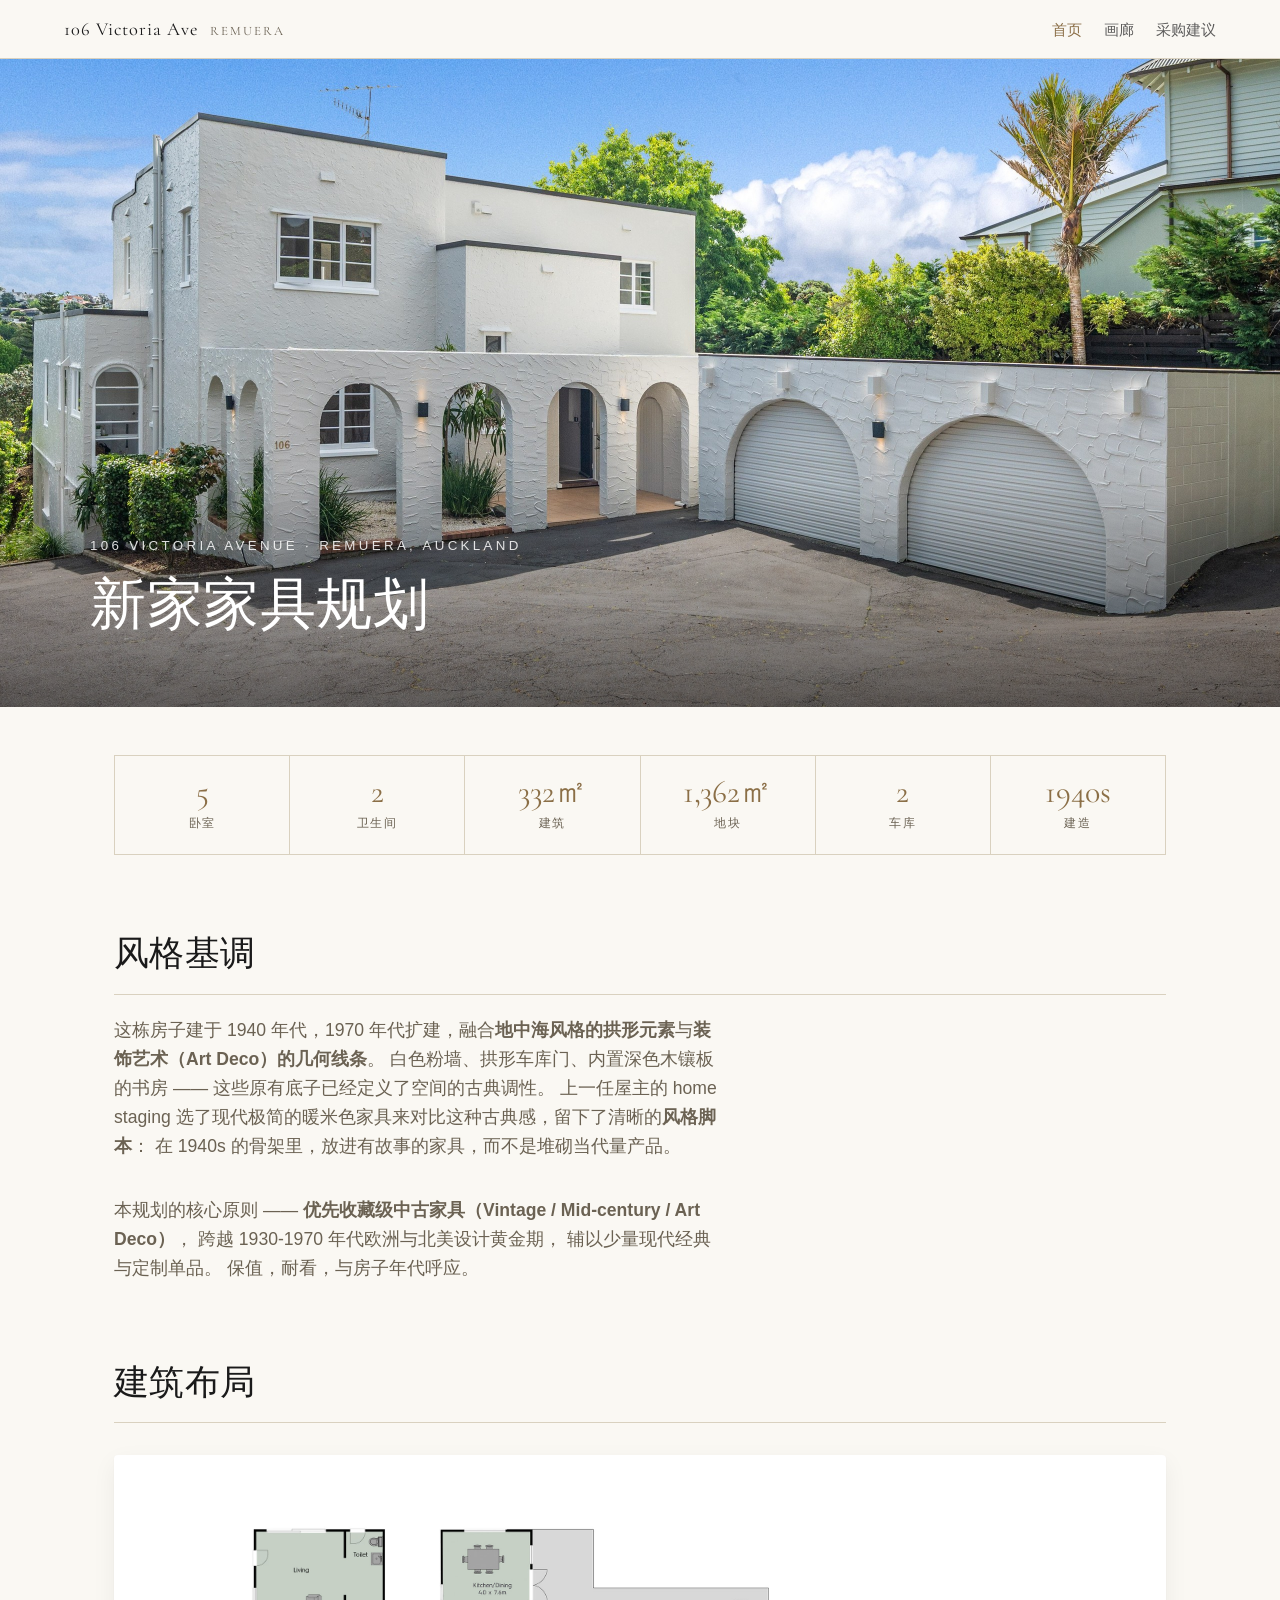
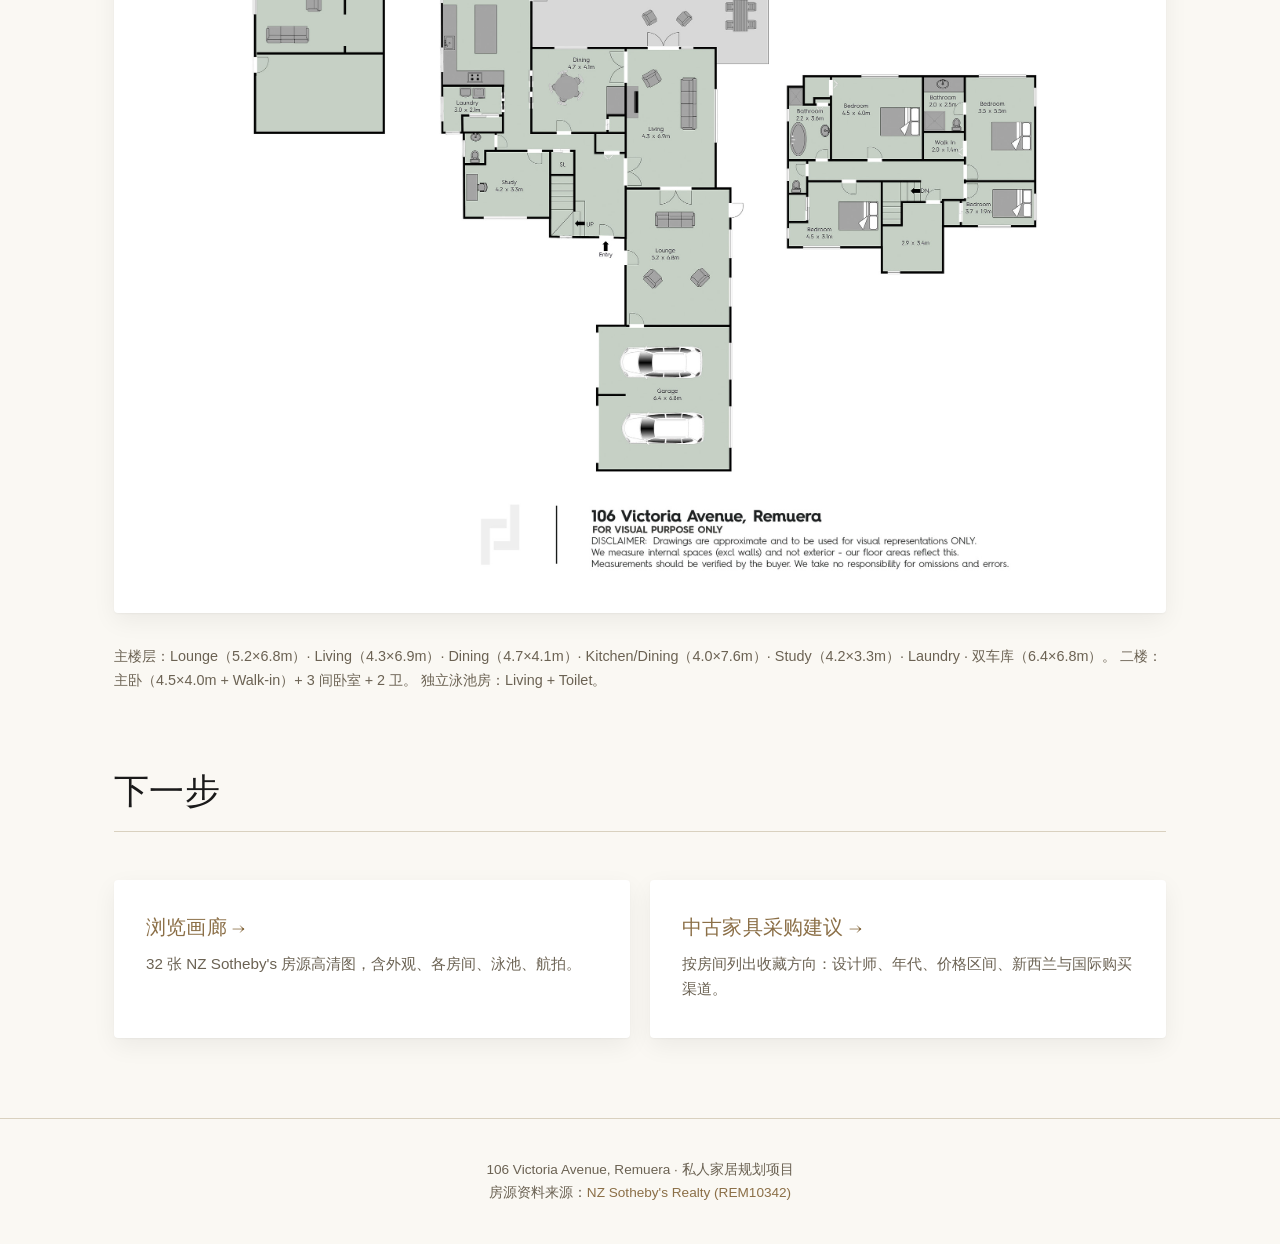
==== index.html @ 9dc2fc3b "新增 GitHub Pages 站点 - index.html: 房产概览 + 风格基调 + 布局图 - gallery.html: 32 张高清画廊 + lightbox 放大 - buying-g" ====
<!doctype html>
<html lang="zh-CN">
<head>
<meta charset="utf-8">
<meta name="viewport" content="width=device-width,initial-scale=1">
<title>106 Victoria Avenue · 新家家具规划</title>
<link rel="preconnect" href="https://fonts.googleapis.com">
<link rel="preconnect" href="https://fonts.gstatic.com" crossorigin>
<link href="https://fonts.googleapis.com/css2?family=Cormorant+Garamond:wght@400;500;600&display=swap" rel="stylesheet">
<link rel="stylesheet" href="assets/css/style.css">
</head>
<body>

<nav class="nav">
  <div class="nav-inner">
    <div class="brand">106 Victoria Ave <small>Remuera</small></div>
    <div class="nav-links">
      <a href="index.html" class="active">首页</a>
      <a href="gallery.html">画廊</a>
      <a href="buying-guide.html">采购建议</a>
    </div>
  </div>
</nav>

<section class="hero">
  <img src="房产资料/现场照片/房源_32_1733934.jpg" alt="外观日景">
  <div class="hero-text">
    <div class="wrap">
      <small>106 Victoria Avenue · Remuera, Auckland</small>
      <h1>新家家具规划</h1>
    </div>
  </div>
</section>

<main class="wrap">

  <div class="facts">
    <div class="fact"><div class="n">5</div><div class="l">卧室</div></div>
    <div class="fact"><div class="n">2</div><div class="l">卫生间</div></div>
    <div class="fact"><div class="n">332㎡</div><div class="l">建筑</div></div>
    <div class="fact"><div class="n">1,362㎡</div><div class="l">地块</div></div>
    <div class="fact"><div class="n">2</div><div class="l">车库</div></div>
    <div class="fact"><div class="n">1940s</div><div class="l">建造</div></div>
  </div>

  <h2>风格基调</h2>
  <p class="lead">
    这栋房子建于 1940 年代，1970 年代扩建，融合<strong>地中海风格的拱形元素</strong>与<strong>装饰艺术（Art Deco）的几何线条</strong>。
    白色粉墙、拱形车库门、内置深色木镶板的书房 —— 这些原有底子已经定义了空间的古典调性。
    上一任屋主的 home staging 选了现代极简的暖米色家具来对比这种古典感，留下了清晰的<strong>风格脚本</strong>：
    在 1940s 的骨架里，放进有故事的家具，而不是堆砌当代量产品。
  </p>
  <p class="lead">
    本规划的核心原则 ——
    <strong>优先收藏级中古家具（Vintage / Mid-century / Art Deco）</strong>，
    跨越 1930-1970 年代欧洲与北美设计黄金期，
    辅以少量现代经典与定制单品。
    保值，耐看，与房子年代呼应。
  </p>

  <h2>建筑布局</h2>
  <div class="floorplan">
    <img src="房产资料/现场照片/房源_31_1733163.jpg" alt="106 Victoria Avenue 布局图">
  </div>
  <p style="color:var(--muted);font-size:.9rem">
    主楼层：Lounge（5.2×6.8m）· Living（4.3×6.9m）· Dining（4.7×4.1m）· Kitchen/Dining（4.0×7.6m）· Study（4.2×3.3m）· Laundry · 双车库（6.4×6.8m）。
    二楼：主卧（4.5×4.0m + Walk-in）+ 3 间卧室 + 2 卫。
    独立泳池房：Living + Toilet。
  </p>

  <h2>下一步</h2>
  <div class="cta-row">
    <a class="cta" href="gallery.html">
      <h3>浏览画廊 →</h3>
      <p>32 张 NZ Sotheby's 房源高清图，含外观、各房间、泳池、航拍。</p>
    </a>
    <a class="cta" href="buying-guide.html">
      <h3>中古家具采购建议 →</h3>
      <p>按房间列出收藏方向：设计师、年代、价格区间、新西兰与国际购买渠道。</p>
    </a>
  </div>

</main>

<footer>
  <p>106 Victoria Avenue, Remuera · 私人家居规划项目<br>
  房源资料来源：<a href="https://www.nzsothebysrealty.com/property/listing/REM10342/106-victoria-avenue-remuera">NZ Sotheby's Realty (REM10342)</a></p>
</footer>

</body>
</html>
---- assets/css/style.css ----
:root{
  --ink:#1a1a1a;
  --paper:#faf8f3;
  --rule:#d9d1bf;
  --gold:#8b6f47;
  --muted:#6b6253;
  --shadow:0 1px 2px rgba(0,0,0,.04),0 8px 24px rgba(0,0,0,.06);
}
*{box-sizing:border-box}
html{scroll-behavior:smooth}
body{
  margin:0;
  font:16px/1.65 -apple-system,BlinkMacSystemFont,"Segoe UI","PingFang SC","Microsoft YaHei",sans-serif;
  background:var(--paper);
  color:var(--ink);
  -webkit-font-smoothing:antialiased;
}
h1,h2,h3,.serif{
  font-family:"Cormorant Garamond","Songti SC",Georgia,serif;
  font-weight:500;
  letter-spacing:.01em;
}
h1{font-size:clamp(2rem,5vw,3.5rem);line-height:1.1;margin:0 0 .4em}
h2{font-size:clamp(1.5rem,3.2vw,2.2rem);margin:2em 0 .6em;border-bottom:1px solid var(--rule);padding-bottom:.3em}
h3{font-size:1.25rem;margin:1.6em 0 .4em;color:var(--gold)}
p{margin:.6em 0}
a{color:var(--gold);text-decoration:none;border-bottom:1px solid transparent;transition:border-color .2s}
a:hover{border-color:var(--gold)}
img{max-width:100%;display:block}

/* nav */
.nav{
  position:sticky;top:0;z-index:10;
  background:rgba(250,248,243,.92);
  backdrop-filter:saturate(140%) blur(8px);
  -webkit-backdrop-filter:saturate(140%) blur(8px);
  border-bottom:1px solid var(--rule);
}
.nav-inner{
  max-width:1200px;margin:0 auto;
  padding:14px 24px;
  display:flex;align-items:center;justify-content:space-between;gap:24px;
}
.brand{font-family:"Cormorant Garamond",serif;font-size:1.15rem;letter-spacing:.05em}
.brand small{color:var(--muted);font-size:.7em;letter-spacing:.15em;text-transform:uppercase;margin-left:.5em}
.nav-links{display:flex;gap:22px;font-size:.95rem}
.nav-links a{border:none;color:var(--ink);opacity:.7}
.nav-links a:hover,.nav-links a.active{opacity:1;color:var(--gold)}

/* layout */
.wrap{max-width:1100px;margin:0 auto;padding:0 24px}
.wide{max-width:1400px;margin:0 auto;padding:0 24px}

/* hero */
.hero{position:relative;height:min(72vh,720px);overflow:hidden}
.hero img{width:100%;height:100%;object-fit:cover}
.hero-text{
  position:absolute;left:0;right:0;bottom:0;padding:48px 24px;
  background:linear-gradient(to top,rgba(0,0,0,.55),transparent);
  color:#fff;
}
.hero-text .wrap{padding:0}
.hero-text small{letter-spacing:.25em;text-transform:uppercase;opacity:.85}
.hero-text h1{color:#fff;margin-top:.3em}

/* facts grid */
.facts{
  display:grid;grid-template-columns:repeat(auto-fit,minmax(140px,1fr));
  gap:1px;background:var(--rule);
  margin:48px 0;border:1px solid var(--rule);
}
.fact{background:var(--paper);padding:20px 16px;text-align:center}
.fact .n{font-family:"Cormorant Garamond",serif;font-size:2rem;line-height:1;color:var(--gold)}
.fact .l{font-size:.78rem;text-transform:uppercase;letter-spacing:.12em;color:var(--muted);margin-top:.4em}

/* lead */
.lead{font-size:1.1rem;color:var(--muted);max-width:62ch;margin:1.2em 0 2em}

/* floor plan */
.floorplan{margin:32px 0;background:#fff;padding:24px;box-shadow:var(--shadow);border-radius:4px}
.floorplan img{margin:0 auto;max-height:80vh;object-fit:contain}

/* cta */
.cta-row{
  display:grid;grid-template-columns:repeat(auto-fit,minmax(260px,1fr));
  gap:20px;margin:48px 0;
}
.cta{
  display:block;padding:32px;background:#fff;
  box-shadow:var(--shadow);border-radius:4px;color:var(--ink);border:none;
  transition:transform .15s,box-shadow .15s;
}
.cta:hover{transform:translateY(-2px);box-shadow:0 4px 8px rgba(0,0,0,.06),0 16px 36px rgba(0,0,0,.08)}
.cta h3{margin:0 0 .3em;color:var(--gold)}
.cta p{margin:.3em 0;color:var(--muted);font-size:.95rem}

/* gallery grid */
.gallery{
  display:grid;
  grid-template-columns:repeat(auto-fill,minmax(280px,1fr));
  gap:16px;margin:32px 0 64px;
}
.tile{position:relative;overflow:hidden;background:#eee;aspect-ratio:4/3;cursor:zoom-in}
.tile img{width:100%;height:100%;object-fit:cover;transition:transform .4s}
.tile:hover img{transform:scale(1.04)}
.tile .num{
  position:absolute;left:10px;top:10px;
  background:rgba(0,0,0,.55);color:#fff;
  padding:2px 8px;font-size:.78rem;letter-spacing:.1em;
}

/* lightbox */
.lb{
  position:fixed;inset:0;background:rgba(0,0,0,.92);
  display:none;align-items:center;justify-content:center;z-index:50;
  padding:24px;
}
.lb.open{display:flex}
.lb img{max-width:100%;max-height:100%;object-fit:contain}
.lb-close{position:absolute;top:20px;right:24px;color:#fff;font-size:2rem;cursor:pointer;border:none;background:none}

/* buying guide */
.room{
  background:#fff;padding:28px;margin:24px 0;
  box-shadow:var(--shadow);border-radius:4px;
}
.room-head{display:flex;justify-content:space-between;align-items:baseline;flex-wrap:wrap;gap:8px}
.room-size{color:var(--muted);font-size:.9rem;letter-spacing:.05em}
.room h3{margin-top:0}
.tag{
  display:inline-block;padding:3px 10px;
  background:var(--paper);border:1px solid var(--rule);
  font-size:.78rem;color:var(--muted);
  margin:.2em .4em .2em 0;border-radius:99px;
}
.pick{
  border-left:3px solid var(--gold);padding:6px 0 6px 16px;margin:.8em 0;
}
.pick strong{font-family:"Cormorant Garamond",serif;font-size:1.05rem;font-weight:500}
.pick em{color:var(--muted);font-style:normal;font-size:.88rem}

/* footer */
footer{
  border-top:1px solid var(--rule);
  margin-top:80px;padding:32px 24px;
  text-align:center;color:var(--muted);font-size:.85rem;
}

/* responsive */
@media (max-width:640px){
  .nav-inner{padding:12px 16px;flex-wrap:wrap;gap:12px}
  .nav-links{gap:14px;font-size:.85rem}
  .hero{height:60vh}
  .hero-text{padding:24px 16px}
  .wrap,.wide{padding:0 16px}
}
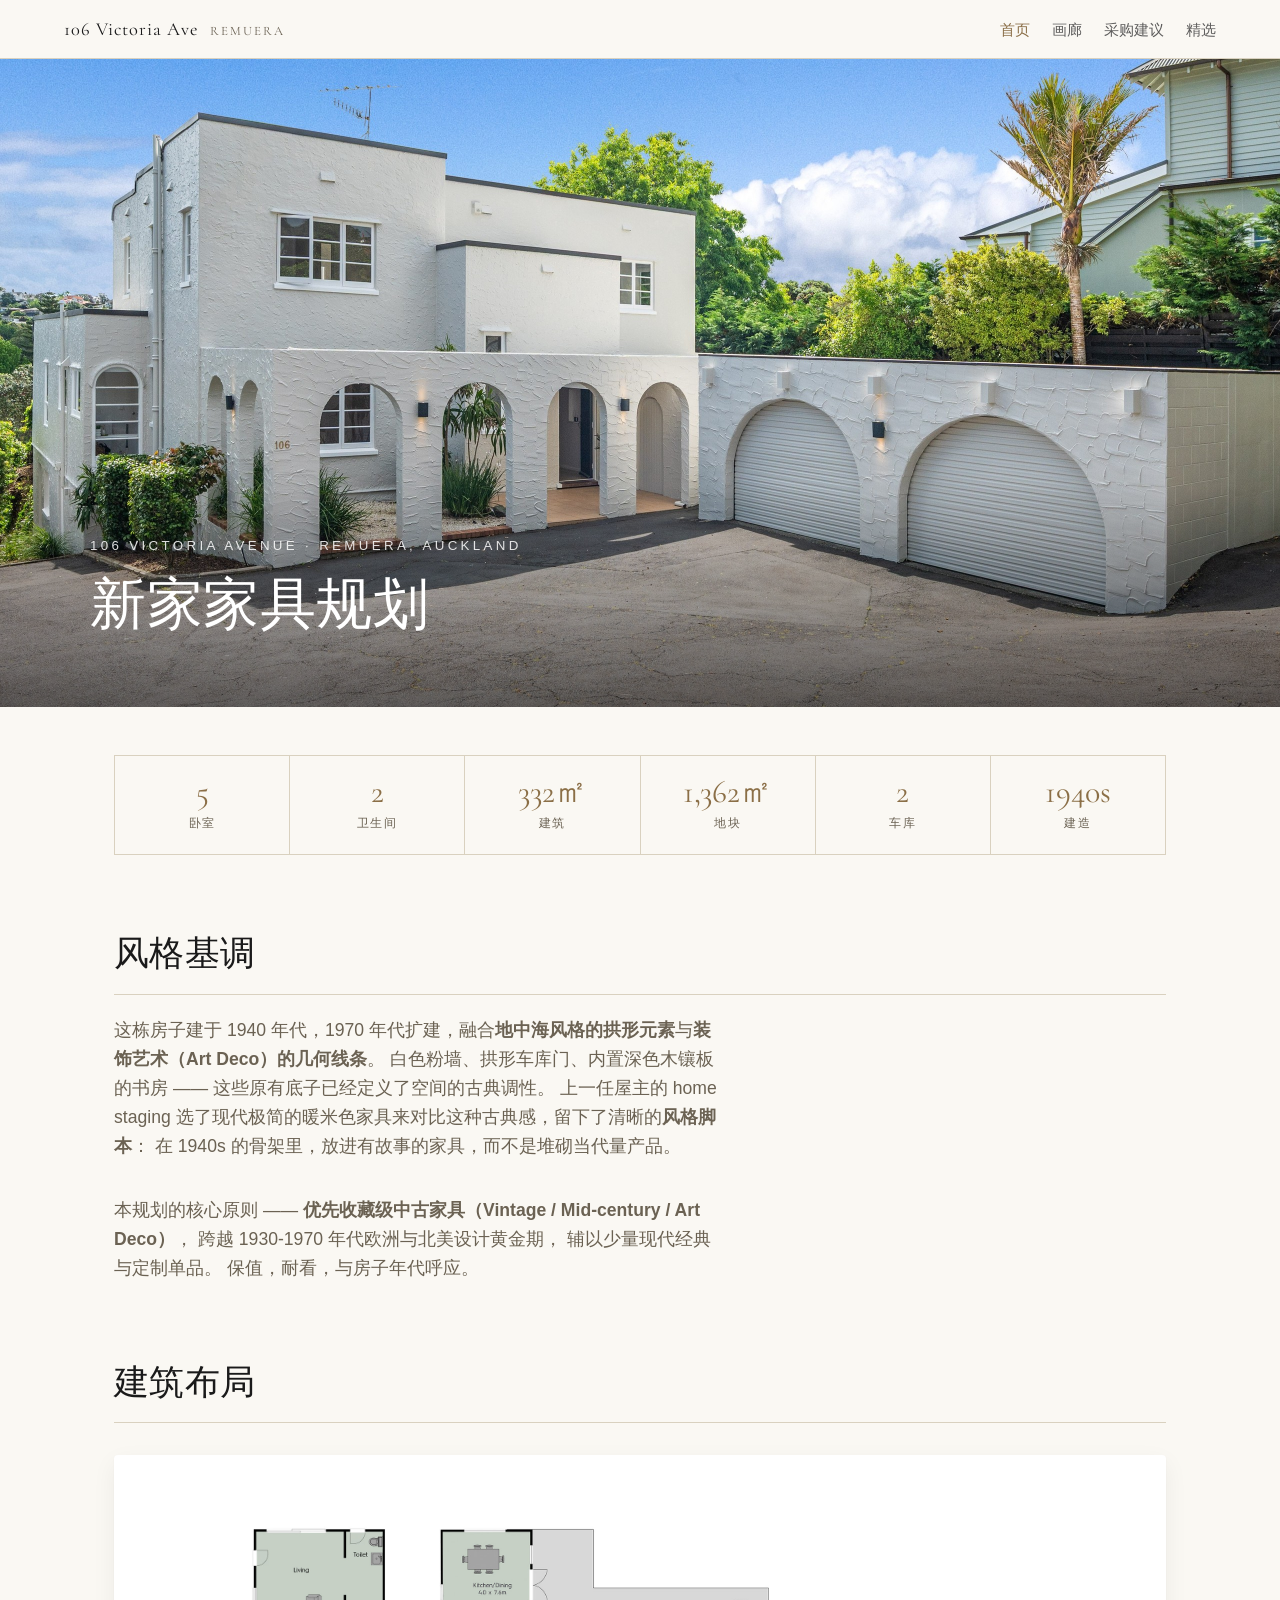
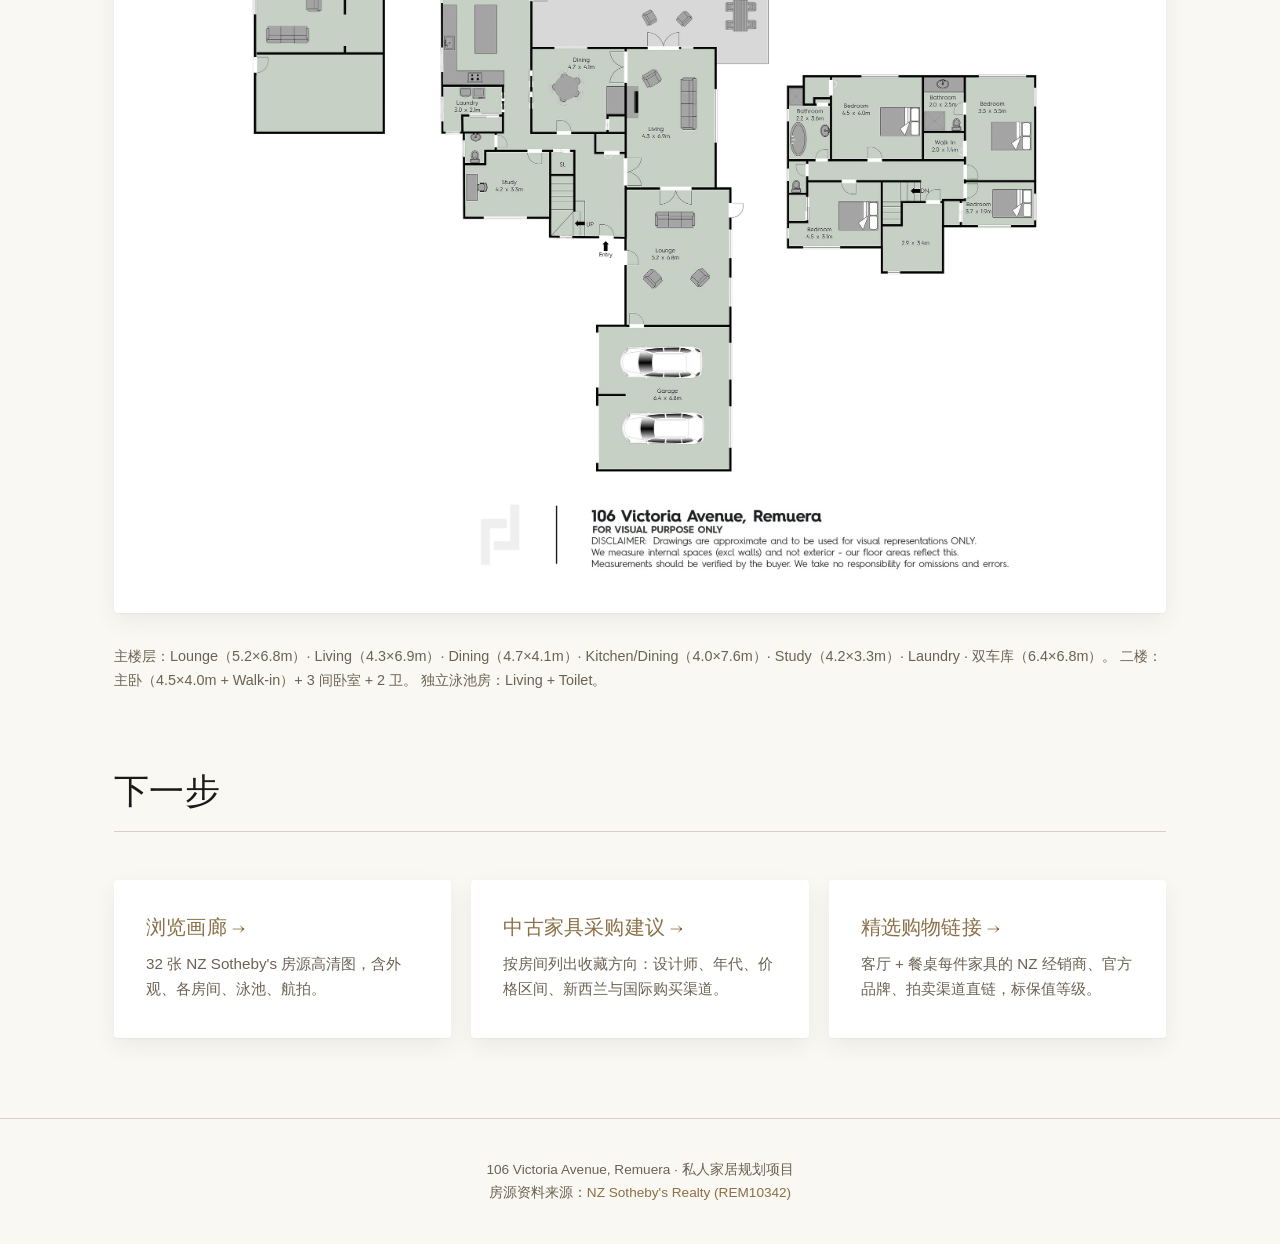
==== commit c76f2362: "新增 picks.html 精选链接页 + 修正经销商信息 新增 picks.html： - 客厅（沙发/单椅/咖啡桌/落地灯）+ 餐桌（餐桌/餐椅/吊灯）每件家具 - 保值三档：投资级 ★★★ / " ====
--- a/index.html
+++ b/index.html
@@ -18,6 +18,7 @@
       <a href="index.html" class="active">首页</a>
       <a href="gallery.html">画廊</a>
       <a href="buying-guide.html">采购建议</a>
+      <a href="picks.html">精选</a>
     </div>
   </div>
 </nav>
@@ -78,6 +79,10 @@
       <h3>中古家具采购建议 →</h3>
       <p>按房间列出收藏方向：设计师、年代、价格区间、新西兰与国际购买渠道。</p>
     </a>
+    <a class="cta" href="picks.html">
+      <h3>精选购物链接 →</h3>
+      <p>客厅 + 餐桌每件家具的 NZ 经销商、官方品牌、拍卖渠道直链，标保值等级。</p>
+    </a>
   </div>
 
 </main>
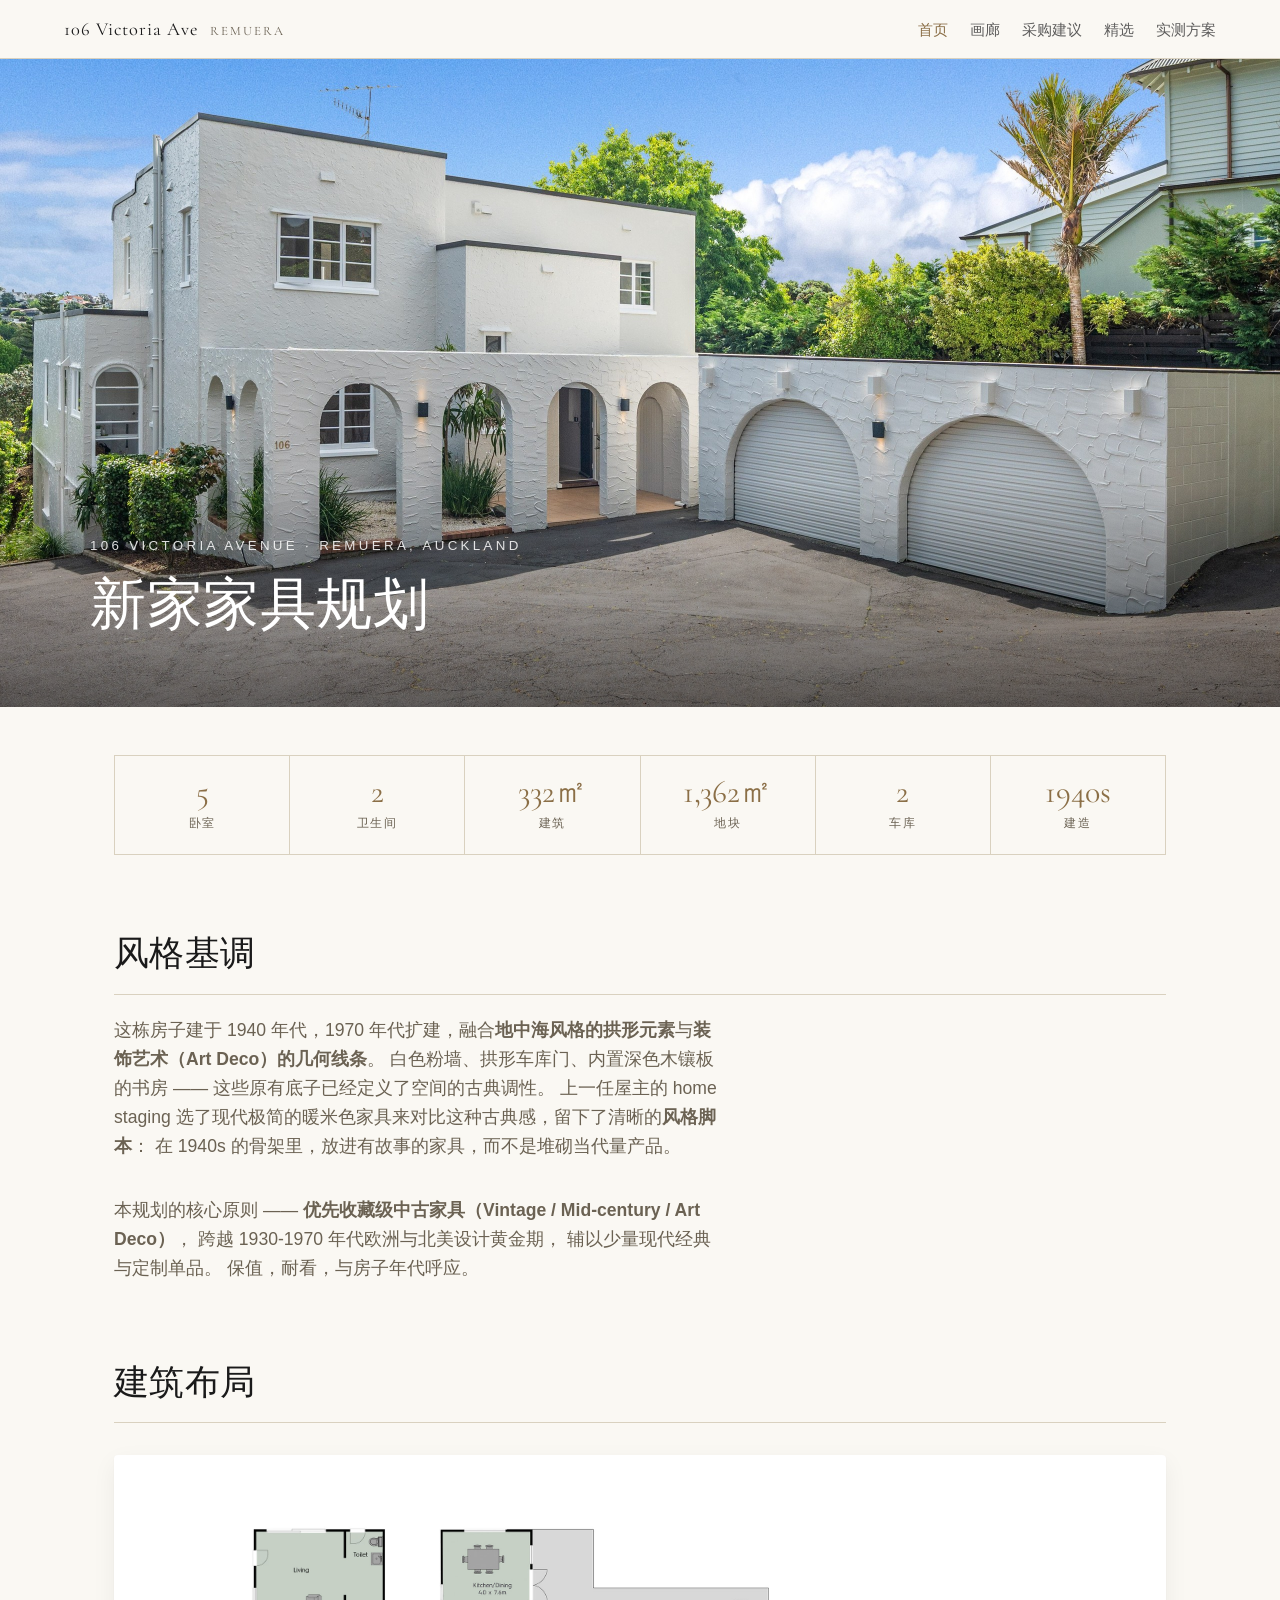
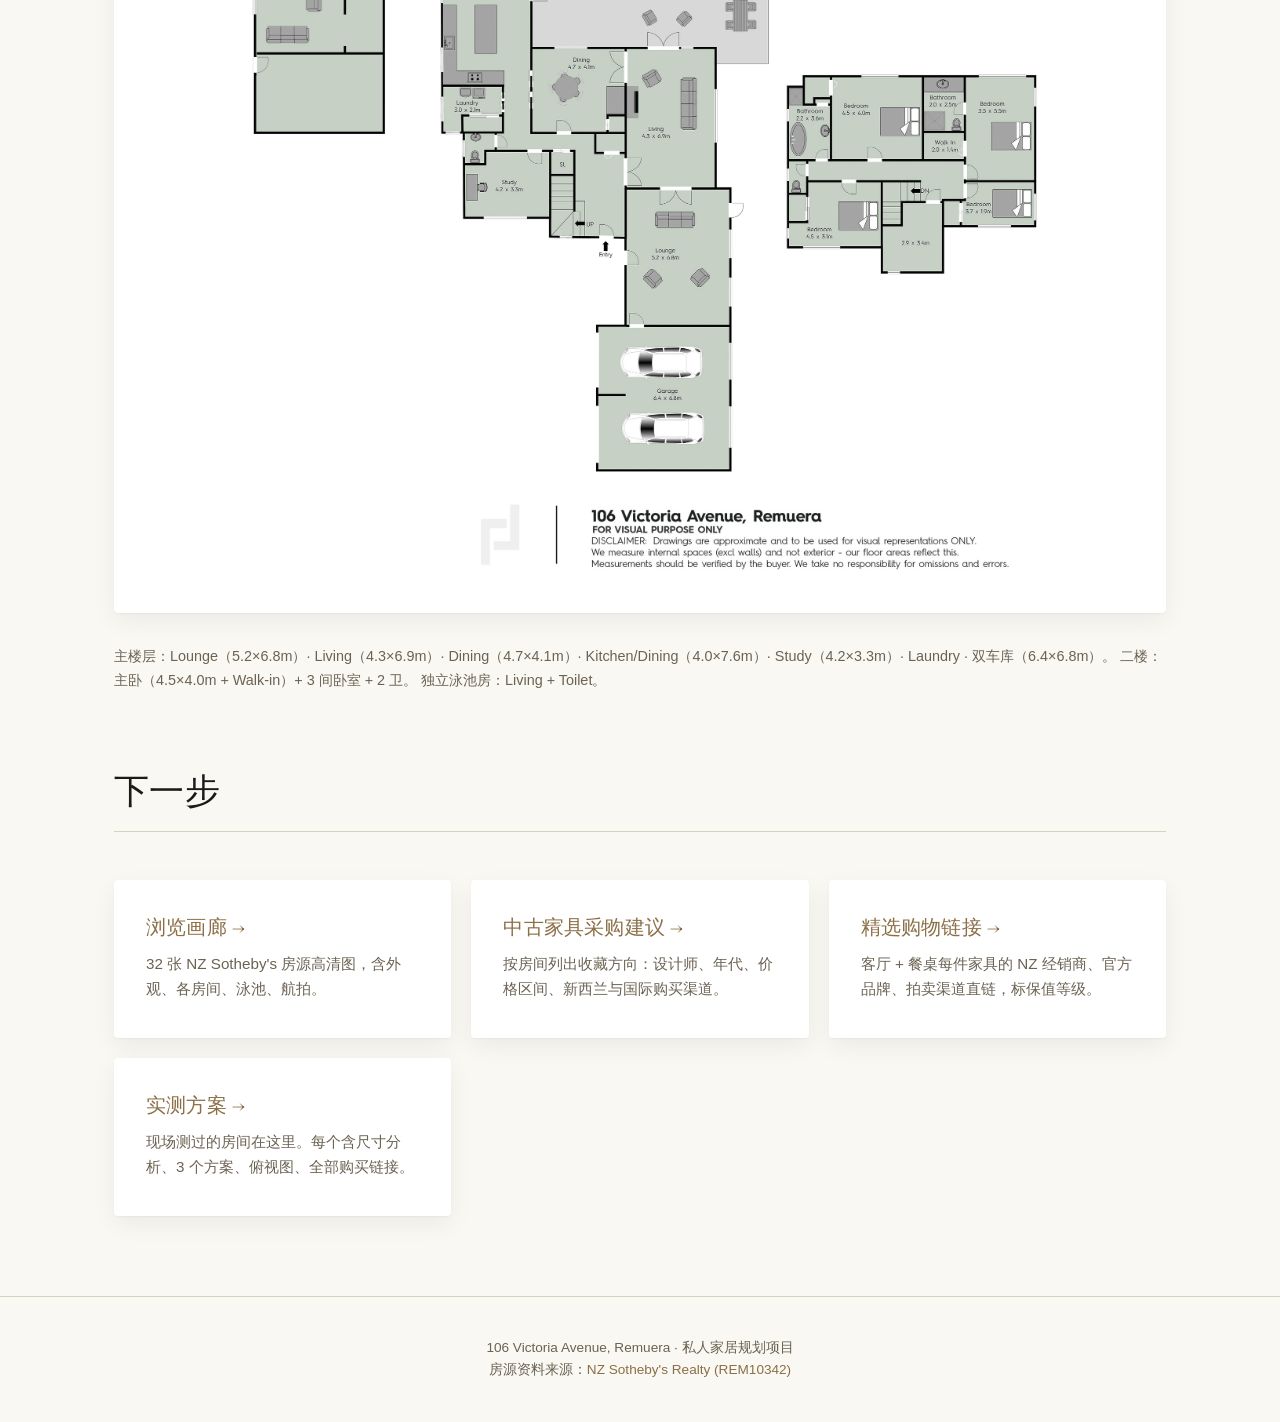
==== commit 8893e4f0: "新增 plans.html 实测方案页 第一个房间：Kitchen / Dining 开放餐厅（4.0 × 3.8 m） - 实测尺寸卡 + 桌型容量对照表 - ASCII 俯视布局图 - 三个方案：" ====
--- a/index.html
+++ b/index.html
@@ -19,6 +19,7 @@
       <a href="gallery.html">画廊</a>
       <a href="buying-guide.html">采购建议</a>
       <a href="picks.html">精选</a>
+      <a href="plans.html">实测方案</a>
     </div>
   </div>
 </nav>
@@ -83,6 +84,10 @@
       <h3>精选购物链接 →</h3>
       <p>客厅 + 餐桌每件家具的 NZ 经销商、官方品牌、拍卖渠道直链，标保值等级。</p>
     </a>
+    <a class="cta" href="plans.html">
+      <h3>实测方案 →</h3>
+      <p>现场测过的房间在这里。每个含尺寸分析、3 个方案、俯视图、全部购买链接。</p>
+    </a>
   </div>
 
 </main>
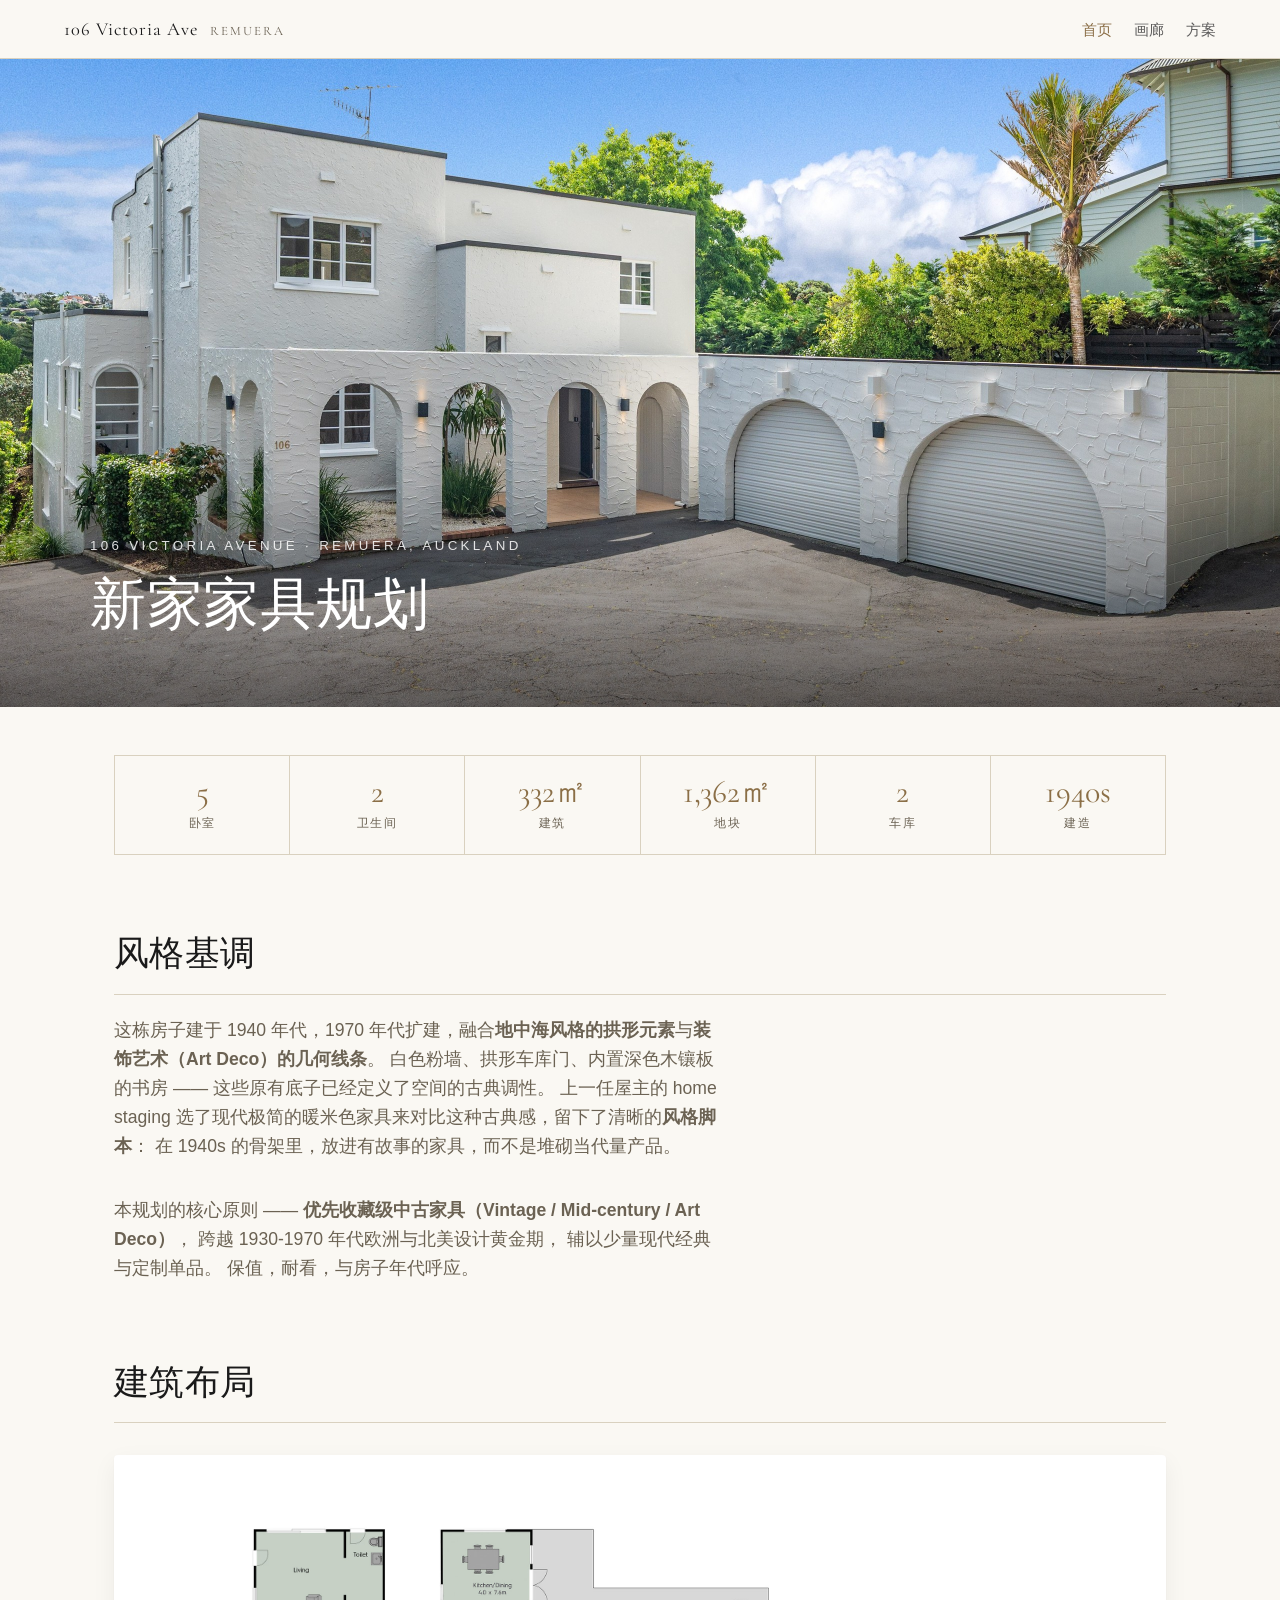
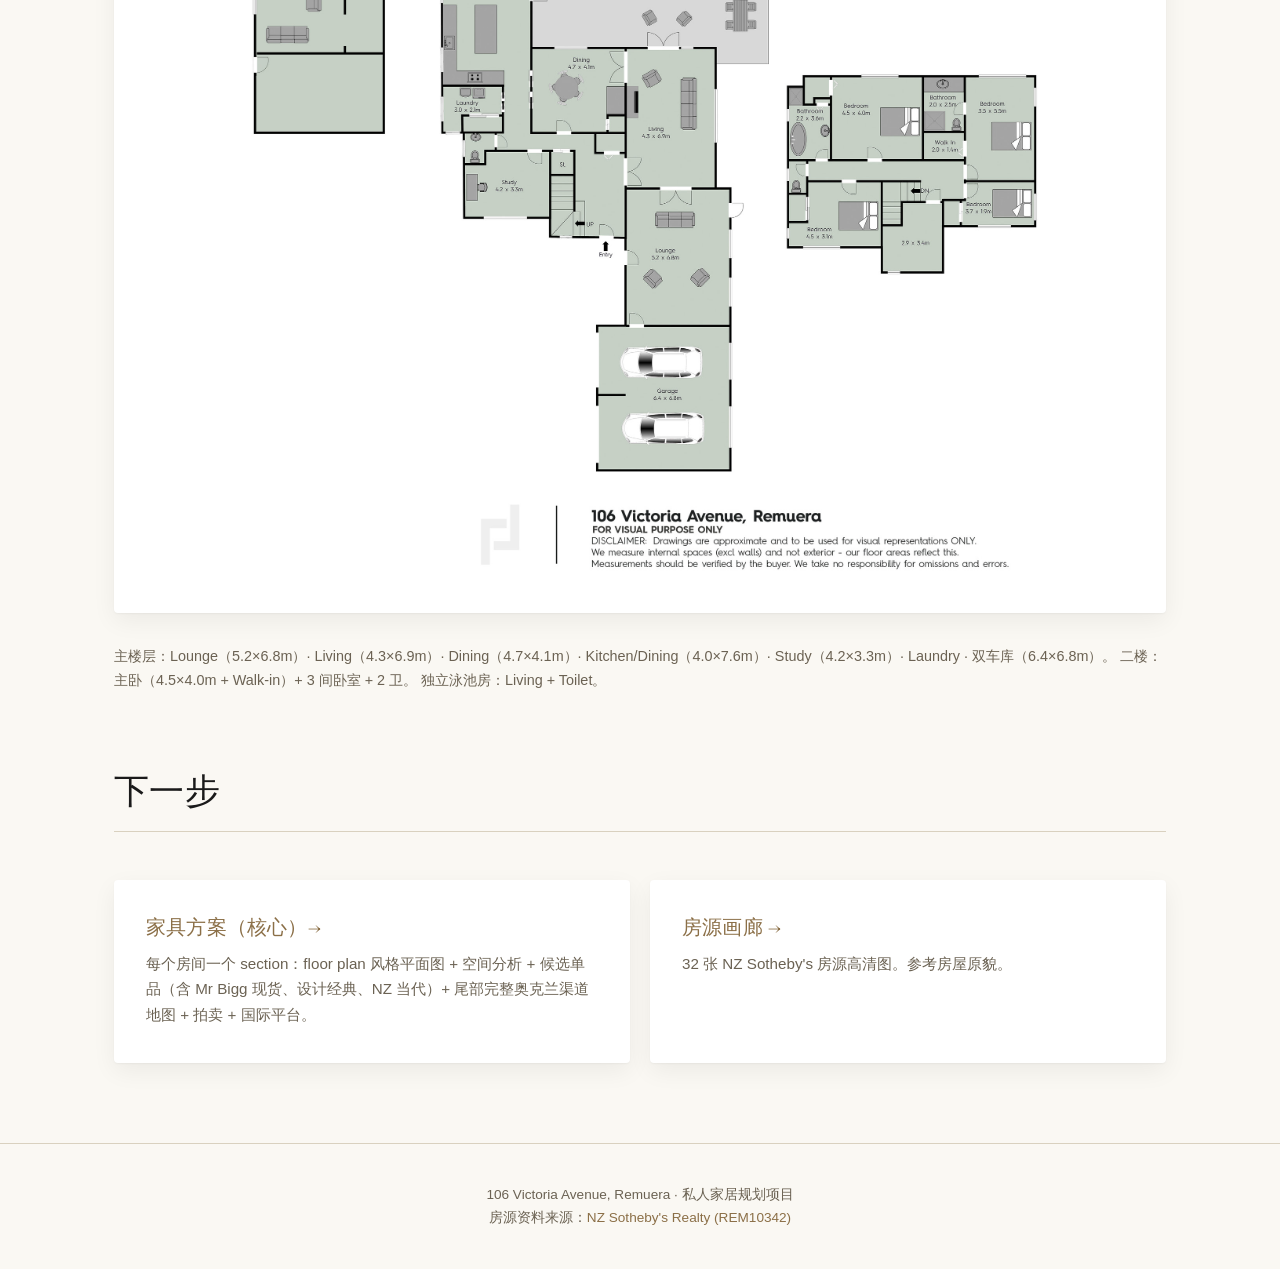
==== commit 41b2830c: "合并 3 页为 1：picks + buying-guide → plans - 每个房间 section 加候选单品 candidate-grid（含 Mr Bigg 现货 + 设计经典 + NZ " ====
--- a/index.html
+++ b/index.html
@@ -17,9 +17,7 @@
     <div class="nav-links">
       <a href="index.html" class="active">首页</a>
       <a href="gallery.html">画廊</a>
-      <a href="buying-guide.html">采购建议</a>
-      <a href="picks.html">精选</a>
-      <a href="plans.html">实测方案</a>
+      <a href="plans.html">方案</a>
     </div>
   </div>
 </nav>
@@ -72,21 +70,13 @@
 
   <h2>下一步</h2>
   <div class="cta-row">
+    <a class="cta" href="plans.html">
+      <h3>家具方案（核心）→</h3>
+      <p>每个房间一个 section：floor plan 风格平面图 + 空间分析 + 候选单品（含 Mr Bigg 现货、设计经典、NZ 当代）+ 尾部完整奥克兰渠道地图 + 拍卖 + 国际平台。</p>
+    </a>
     <a class="cta" href="gallery.html">
-      <h3>浏览画廊 →</h3>
-      <p>32 张 NZ Sotheby's 房源高清图，含外观、各房间、泳池、航拍。</p>
-    </a>
-    <a class="cta" href="buying-guide.html">
-      <h3>中古家具采购建议 →</h3>
-      <p>按房间列出收藏方向：设计师、年代、价格区间、新西兰与国际购买渠道。</p>
-    </a>
-    <a class="cta" href="picks.html">
-      <h3>精选购物链接 →</h3>
-      <p>客厅 + 餐桌每件家具的 NZ 经销商、官方品牌、拍卖渠道直链，标保值等级。</p>
-    </a>
-    <a class="cta" href="plans.html">
-      <h3>实测方案 →</h3>
-      <p>现场测过的房间在这里。每个含尺寸分析、3 个方案、俯视图、全部购买链接。</p>
+      <h3>房源画廊 →</h3>
+      <p>32 张 NZ Sotheby's 房源高清图。参考房屋原貌。</p>
     </a>
   </div>
 
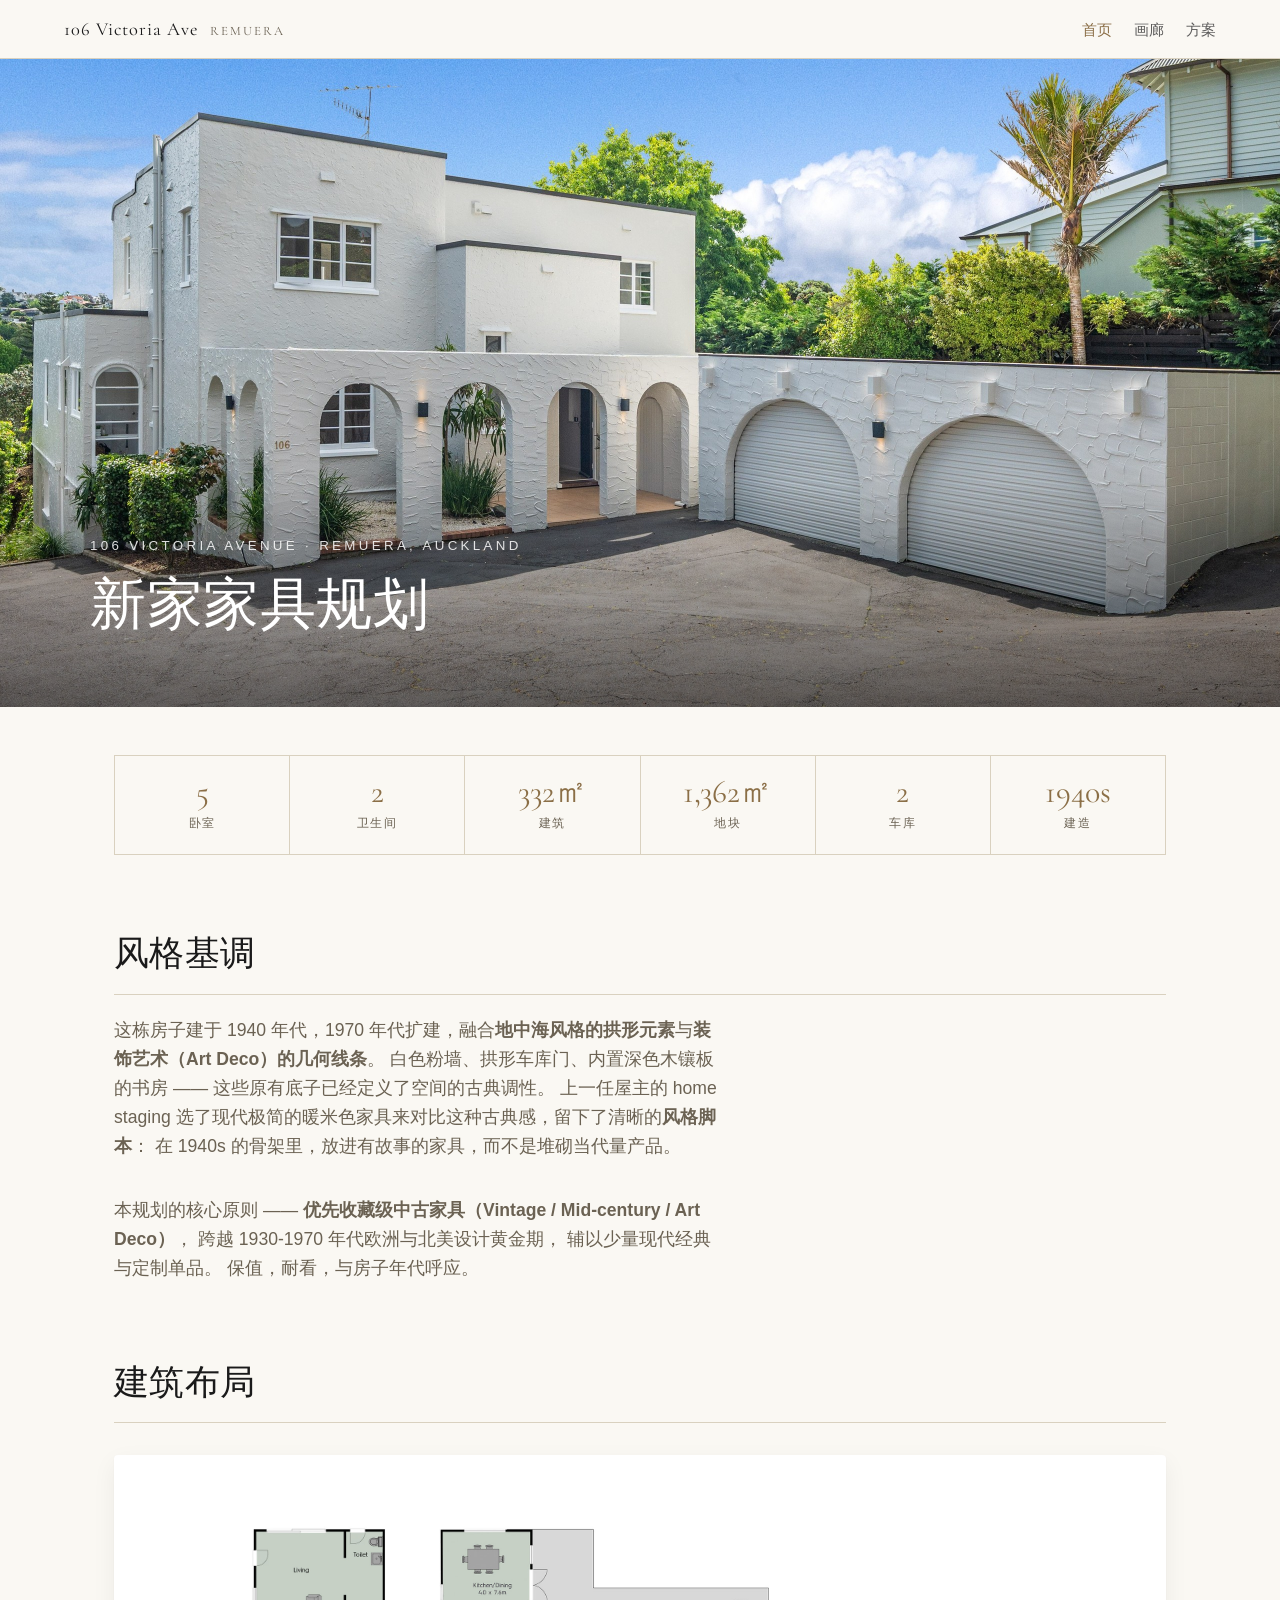
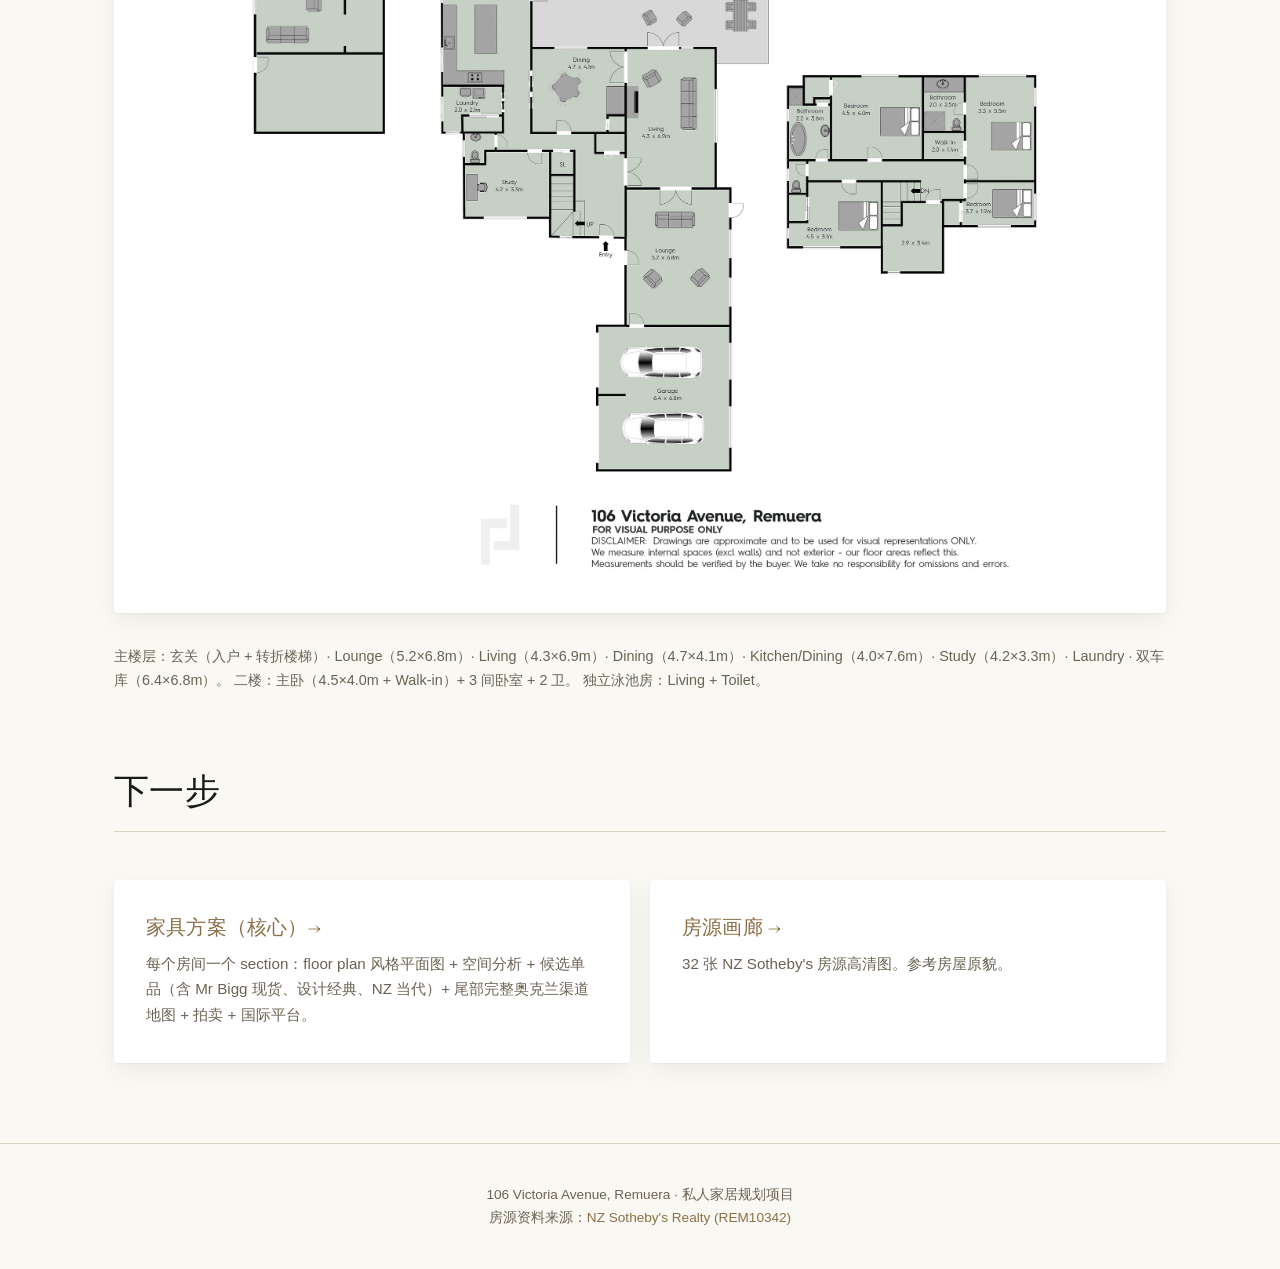
==== commit d88d5127: "补上玄关 · 入户走廊：第 11 个房间（含转折楼梯） 中介图中央竖向通道之前只在整屋图里是「楼梯 / Entry」灰块占位， 方案页缺一节。现按其它房间同规格补全：  - rooms-data：新增" ====
--- a/index.html
+++ b/index.html
@@ -63,7 +63,7 @@
     <img src="房产资料/现场照片/房源_31_1733163.jpg" alt="106 Victoria Avenue 布局图">
   </div>
   <p style="color:var(--muted);font-size:.9rem">
-    主楼层：Lounge（5.2×6.8m）· Living（4.3×6.9m）· Dining（4.7×4.1m）· Kitchen/Dining（4.0×7.6m）· Study（4.2×3.3m）· Laundry · 双车库（6.4×6.8m）。
+    主楼层：玄关（入户 + 转折楼梯）· Lounge（5.2×6.8m）· Living（4.3×6.9m）· Dining（4.7×4.1m）· Kitchen/Dining（4.0×7.6m）· Study（4.2×3.3m）· Laundry · 双车库（6.4×6.8m）。
     二楼：主卧（4.5×4.0m + Walk-in）+ 3 间卧室 + 2 卫。
     独立泳池房：Living + Toilet。
   </p>
